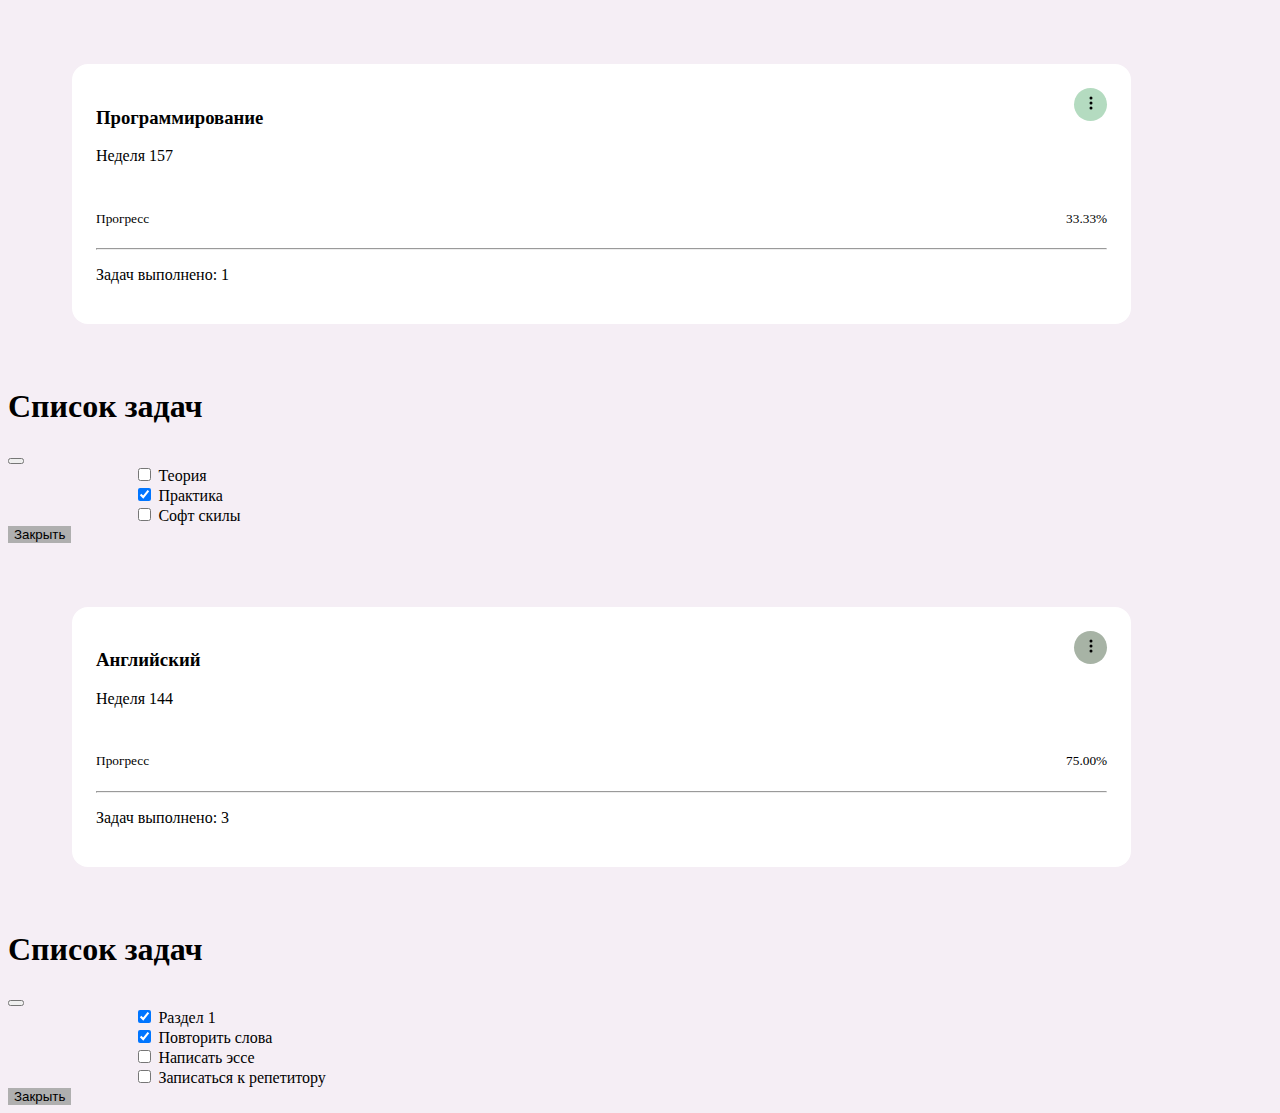
==== cards.html @ 08e85dc5 "cards basic functionality created" ====
<!DOCTYPE html>
<html lang="en">

<head>
    <meta charset="UTF-8">
    <meta name="viewport" content="width=device-width, initial-scale=1.0">
    <title>Cards</title>
    <link href="https://cdn.jsdelivr.net/npm/bootstrap@5.2.3/dist/css/bootstrap.min.css" rel="stylesheet"
        integrity="sha384-rbsA2VBKQhggwzxH7pPCaAqO46MgnOM80zW1RWuH61DGLwZJEdK2Kadq2F9CUG65" crossorigin="anonymous">
    <style>
        body {
            background-color: #f5eef5;
        }

        ul {
            list-style: none;
        }

        .skill-card {
            width: 80%;
            margin: 4em;
            padding: 1.5em;

            background-color: rgb(255, 255, 255);
            border-radius: 1em;
        }

        .skill-card-header {
            display: flex;
            justify-content: space-between;
            margin-bottom: 1em;
        }

        .skill-card-progress-text-div {
            display: flex;
            flex-direction: row;
            justify-content: space-between;

            font-size: smaller;
        }

        .modal-body {
            padding-left: 10%;
            padding-right: 10%;
        }

        #btn1 {
            width: 2.5em;
            height: 2.5em;
            text-align: center;
            border-radius: 100%;
            background-color: #B4DBC0;
            border: none;
        }

        #progress-bar1 {
            background-color: #B4DBC0;
        }

        #modal-btn1-1 {
            border: none;
            background-color: #afafaf;
        }

        #modal-btn1-2 {
            background-color: #B4DBC0;
            border: none;
        }

        #btn2 {
            width: 2.5em;
            height: 2.5em;
            text-align: center;
            border-radius: 100%;
            background-color: #a7b3a5;
            border: none;
        }

        #progress-bar2 {
            background-color: #a7b3a5;
        }

        #modal-btn2-1 {
            border: none;
            background-color: #afafaf;
        }

        #modal-btn2-2 {
            background-color: #a7b3a5;
            border: none;
        }
    </style>
</head>

<body>
    <div id="cards-div"></div>


    <script src="https://cdn.jsdelivr.net/npm/bootstrap@5.2.3/dist/js/bootstrap.bundle.min.js"
        integrity="sha384-kenU1KFdBIe4zVF0s0G1M5b4hcpxyD9F7jL+jjXkk+Q2h455rYXK/7HAuoJl+0I4"
        crossorigin="anonymous"></script>
    <script>
        let cards = [{
            id: 1,
            name: 'Программирование',
            dateCreated: new Date(2023, 6, 22),
            tasks: [{
                id: 1,
                name: 'Теория',
                isDone: false,
            }, {
                id: 2,
                name: 'Практика',
                isDone: true,
            }, {
                id: 3,
                name: 'Софт скилы',
                isDone: false,
            }],
            tasksFinished: 1
        }, {
            id: 2,
            name: 'Английский',
            dateCreated: new Date(2023, 9, 22),
            tasks: [{
                id: 1,
                name: 'Раздел 1',
                isDone: true,
            }, {
                id: 2,
                name: 'Повторить слова',
                isDone: true,
            }, {
                id: 3,
                name: 'Написать эссе',
                isDone: false,
            },{
                id: 4,
                name: 'Записаться к репетитору',
                isDone: false,
            }],
            tasksFinished: 3
        }];

        let task = {
            id: 1,
            name: 'Теория',
            isDone: false,
            date: new Date(),
            taskGroup: ''
        }

        function weeksBetween(d1, d2) {
            return Math.round((d2 - d1) / (7 * 24 * 60 * 60 * 1000));
        }

        function calculateProgress(tasks, tasksFinished) {
            return (tasksFinished/ tasks.length * 100).toFixed(2);
        }

        function printModalTasks(card) {
            let content = '';
            card.tasks.forEach(task => {
                if (task.isDone) {
                    content += `<input class="form-check-input" type="checkbox" value="${task.name}" id="${task.id}" checked>
                        <label class="form-check-label" for="flexCheckDefault">
                            ${task.name}
                        </label>
                        <br/>`;
                } else {
                    content += `<input class="form-check-input" type="checkbox" value="${task.name}" id="${task.id}">
                        <label class="form-check-label" for="flexCheckDefault">
                            ${task.name}
                        </label>
                        <br/>`;
                }
            })
            return content;
        }

        let cardsDiv = document.getElementById("cards-div");

        function printCards(cards) {
            cards.forEach(card => {
                cardsDiv.innerHTML += ` <div class="skill-card">
        <div class="skill-card-header">
            <div>
                <h3 class="skill-card-title">${card.name}</h3>
                <p class="skill-card-subtitle">Неделя ${weeksBetween(card.dateCreated, new Date())}</p>
            </div>
            <button type="button" class="btn btn-primary" id="btn${card.id}" data-bs-toggle="modal"
                data-bs-target="#modal${card.id}">
                <svg xmlns="http://www.w3.org/2000/svg" width="16" height="16" fill="currentColor"
                    class="bi bi-three-dots-vertical" viewBox="0 0 16 16">
                    <path
                        d="M9.5 13a1.5 1.5 0 1 1-3 0 1.5 1.5 0 0 1 3 0zm0-5a1.5 1.5 0 1 1-3 0 1.5 1.5 0 0 1 3 0zm0-5a1.5 1.5 0 1 1-3 0 1.5 1.5 0 0 1 3 0z" />
                </svg>
            </button>
        </div>
        <div class="progress">
            <div class="progress-bar" style="width: ${calculateProgress(card.tasks, card.tasksFinished)}%" id="progress-bar${card.id}" role="progressbar" aria-label="Basic example"
                aria-valuenow="${calculateProgress(card.tasks, card.tasksFinished)}" aria-valuemin="0" aria-valuemax="100"></div>
        </div>
        <div class="skill-card-progress-text-div">
            <p class="skill-card-progress-text">Прогресс</p>
            <p class="skill-card-progress-percenrage">${calculateProgress(card.tasks, card.tasksFinished)}%</p>
        </div>
        <hr>
        <p>Задач выполнено: ${card.tasksFinished} </p>
    </div>

    <div class="modal fade" id="modal${card.id}" tabindex="-1" aria-labelledby="modal${card.id}Label" aria-hidden="true">
        <div class="modal-dialog modal-dialog-centered">
            <div class="modal-content">
                <div class="modal-header">
                    <h1 class="modal-title fs-5" id="exampleModalLabel">Список задач</h1>
                    <button type="button" class="btn-close" data-bs-dismiss="modal" aria-label="Close"></button>
                </div>
                <div id="modal-body${card.id}" class="modal-body">
                    ${printModalTasks(card)}
                </div>
                <div class="modal-footer">
                    <button type="button" id="modal-btn1-1" class="btn btn-secondary"
                        data-bs-dismiss="modal">Закрыть</button>
                    <!-- <button type="button" id="modal-btn1-2" class="btn btn-primary">Добавить задачу</button> -->
                </div>
            </div>
        </div>
    </div>`;
            })
        }

        window.addEventListener("load", (event) => {
            printCards(cards);
        })
    </script>
</body>

</html>
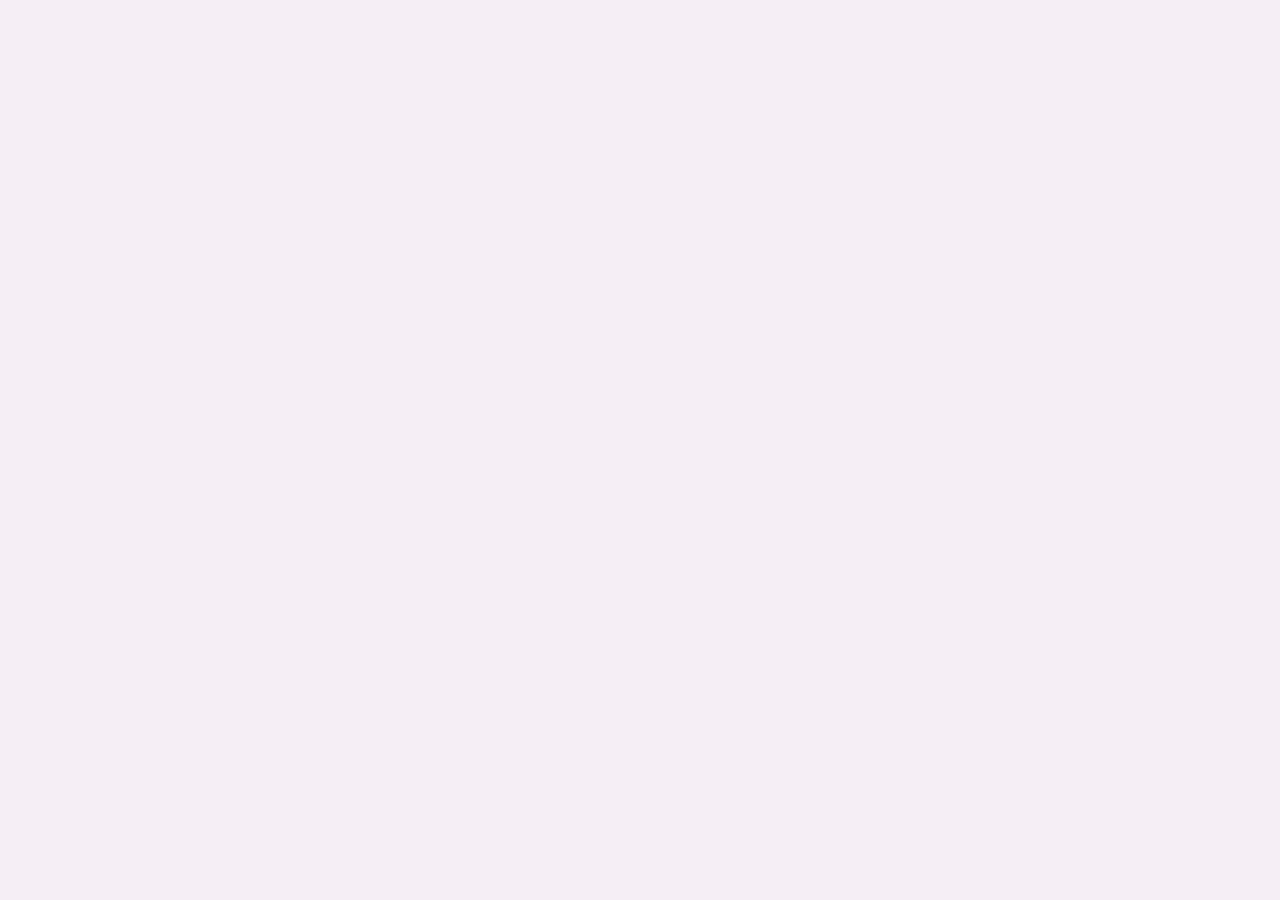
==== commit b34154d6: "minor fixes" ====
--- a/cards.html
+++ b/cards.html
@@ -100,75 +100,68 @@
         integrity="sha384-kenU1KFdBIe4zVF0s0G1M5b4hcpxyD9F7jL+jjXkk+Q2h455rYXK/7HAuoJl+0I4"
         crossorigin="anonymous"></script>
     <script>
-        let cards = [{
-            id: 1,
-            name: 'Программирование',
-            dateCreated: new Date(2023, 6, 22),
-            tasks: [{
-                id: 1,
-                name: 'Теория',
-                isDone: false,
-            }, {
-                id: 2,
-                name: 'Практика',
-                isDone: true,
-            }, {
-                id: 3,
-                name: 'Софт скилы',
-                isDone: false,
-            }],
-            tasksFinished: 1
-        }, {
-            id: 2,
-            name: 'Английский',
-            dateCreated: new Date(2023, 9, 22),
-            tasks: [{
-                id: 1,
-                name: 'Раздел 1',
-                isDone: true,
-            }, {
-                id: 2,
-                name: 'Повторить слова',
-                isDone: true,
-            }, {
-                id: 3,
-                name: 'Написать эссе',
-                isDone: false,
-            },{
-                id: 4,
-                name: 'Записаться к репетитору',
-                isDone: false,
-            }],
-            tasksFinished: 3
-        }];
-
-        let task = {
-            id: 1,
-            name: 'Теория',
-            isDone: false,
-            date: new Date(),
-            taskGroup: ''
-        }
+        // let cards = [{
+        //     id: 1,
+        //     name: 'Программирование',
+        //     dateCreated: new Date(2023, 6, 22),
+        //     tasks: [{
+        //         id: 1,
+        //         name: 'Теория',
+        //         isDone: false,
+        //     }, {
+        //         id: 2,
+        //         name: 'Практика',
+        //         isDone: true,
+        //     }, {
+        //         id: 3,
+        //         name: 'Софт скилы',
+        //         isDone: false,
+        //     }],
+        //     tasksFinished: 1
+        // }, {
+        //     id: 2,
+        //     name: 'Английский',
+        //     dateCreated: new Date(2023, 9, 22),
+        //     tasks: [{
+        //         id: 1,
+        //         name: 'Раздел 1',
+        //         isDone: true,
+        //     }, {
+        //         id: 2,
+        //         name: 'Повторить слова',
+        //         isDone: true,
+        //     }, {
+        //         id: 3,
+        //         name: 'Написать эссе',
+        //         isDone: false,
+        //     }, {
+        //         id: 4,
+        //         name: 'Записаться к репетитору',
+        //         isDone: false,
+        //     }],
+        //     tasksFinished: 3
+        // }];
+        // addToStorage(cards);
 
         function weeksBetween(d1, d2) {
             return Math.round((d2 - d1) / (7 * 24 * 60 * 60 * 1000));
         }
 
         function calculateProgress(tasks, tasksFinished) {
-            return (tasksFinished/ tasks.length * 100).toFixed(2);
+            return (tasksFinished / tasks.length * 100).toFixed(2);
         }
 
         function printModalTasks(card) {
             let content = '';
             card.tasks.forEach(task => {
                 if (task.isDone) {
-                    content += `<input class="form-check-input" type="checkbox" value="${task.name}" id="${task.id}" checked>
+                    content += `<input class="form-check-input" type="checkbox" value="${task.name}" id="${task.id}" onClick="saveCheckbox(this)" checked>
                         <label class="form-check-label" for="flexCheckDefault">
                             ${task.name}
                         </label>
                         <br/>`;
                 } else {
-                    content += `<input class="form-check-input" type="checkbox" value="${task.name}" id="${task.id}">
+                    content += `<input class="form-check-input" type="checkbox" value="${task.name}" id="${task.id}" onClick="saveCheckbox(this)">
                         <label class="form-check-label" for="flexCheckDefault">
                             ${task.name}
                         </label>
@@ -178,15 +171,40 @@
             return content;
         }
 
+        function saveCheckbox(cb) {
+            // console.log(cb.value);
+            let cards = getCards();
+            let n = getTaskIndex(cb.value, cards);
+            if (cb.checked) {
+                cards[n[0]].tasks[n[1]].isDone = true;
+                cards[n[0]].tasksFinished++;
+            } else {
+                cards[n[0]].tasks[n[1]].isDone = false;
+                cards[n[0]].tasksFinished--;
+            }
+            addToStorage(cards);
+        }
+
+        function getTaskIndex(name, arr) {
+            for (let i = 0; i < arr.length; i++) {
+                for (let j = 0; j < arr[i].tasks.length; j++) {
+                    if (arr[i].tasks[j].name === name) {
+                        return [i, j];
+                    }
+                }
+            }
+        }
+
+
         let cardsDiv = document.getElementById("cards-div");
 
-        function printCards(cards) {
-            cards.forEach(card => {
+        function printCards(cardArr) {
+            cardArr.forEach(card => {
                 cardsDiv.innerHTML += ` <div class="skill-card">
         <div class="skill-card-header">
             <div>
                 <h3 class="skill-card-title">${card.name}</h3>
-                <p class="skill-card-subtitle">Неделя ${weeksBetween(card.dateCreated, new Date())}</p>
+                <p class="skill-card-subtitle">Неделя ${weeksBetween(Date.parse(card.dateCreated), new Date())}</p>
             </div>
             <button type="button" class="btn btn-primary" id="btn${card.id}" data-bs-toggle="modal"
                 data-bs-target="#modal${card.id}">
@@ -222,7 +240,8 @@
                 <div class="modal-footer">
                     <button type="button" id="modal-btn1-1" class="btn btn-secondary"
                         data-bs-dismiss="modal">Закрыть</button>
-                    <!-- <button type="button" id="modal-btn1-2" class="btn btn-primary">Добавить задачу</button> -->
+                    <button type="button" id="modal-btn1-2" class="btn btn-primary" onClick="
+            location.reload()">Сохранить</button>
                 </div>
             </div>
         </div>
@@ -231,8 +250,20 @@
         }
 
         window.addEventListener("load", (event) => {
-            printCards(cards);
+            if (localStorage.getItem("cards") !== null) {
+                let cardsLocal = getCards();
+                printCards(cardsLocal);
+            } else printCards(cards);
         })
+
+        function addToStorage(cards) {
+            let cardsJSON = JSON.stringify(cards);
+            localStorage.setItem("cards", cardsJSON);
+        }
+
+        function getCards() {
+            return cardsLocal = JSON.parse(localStorage.getItem("cards"));
+        }
     </script>
 </body>
 
